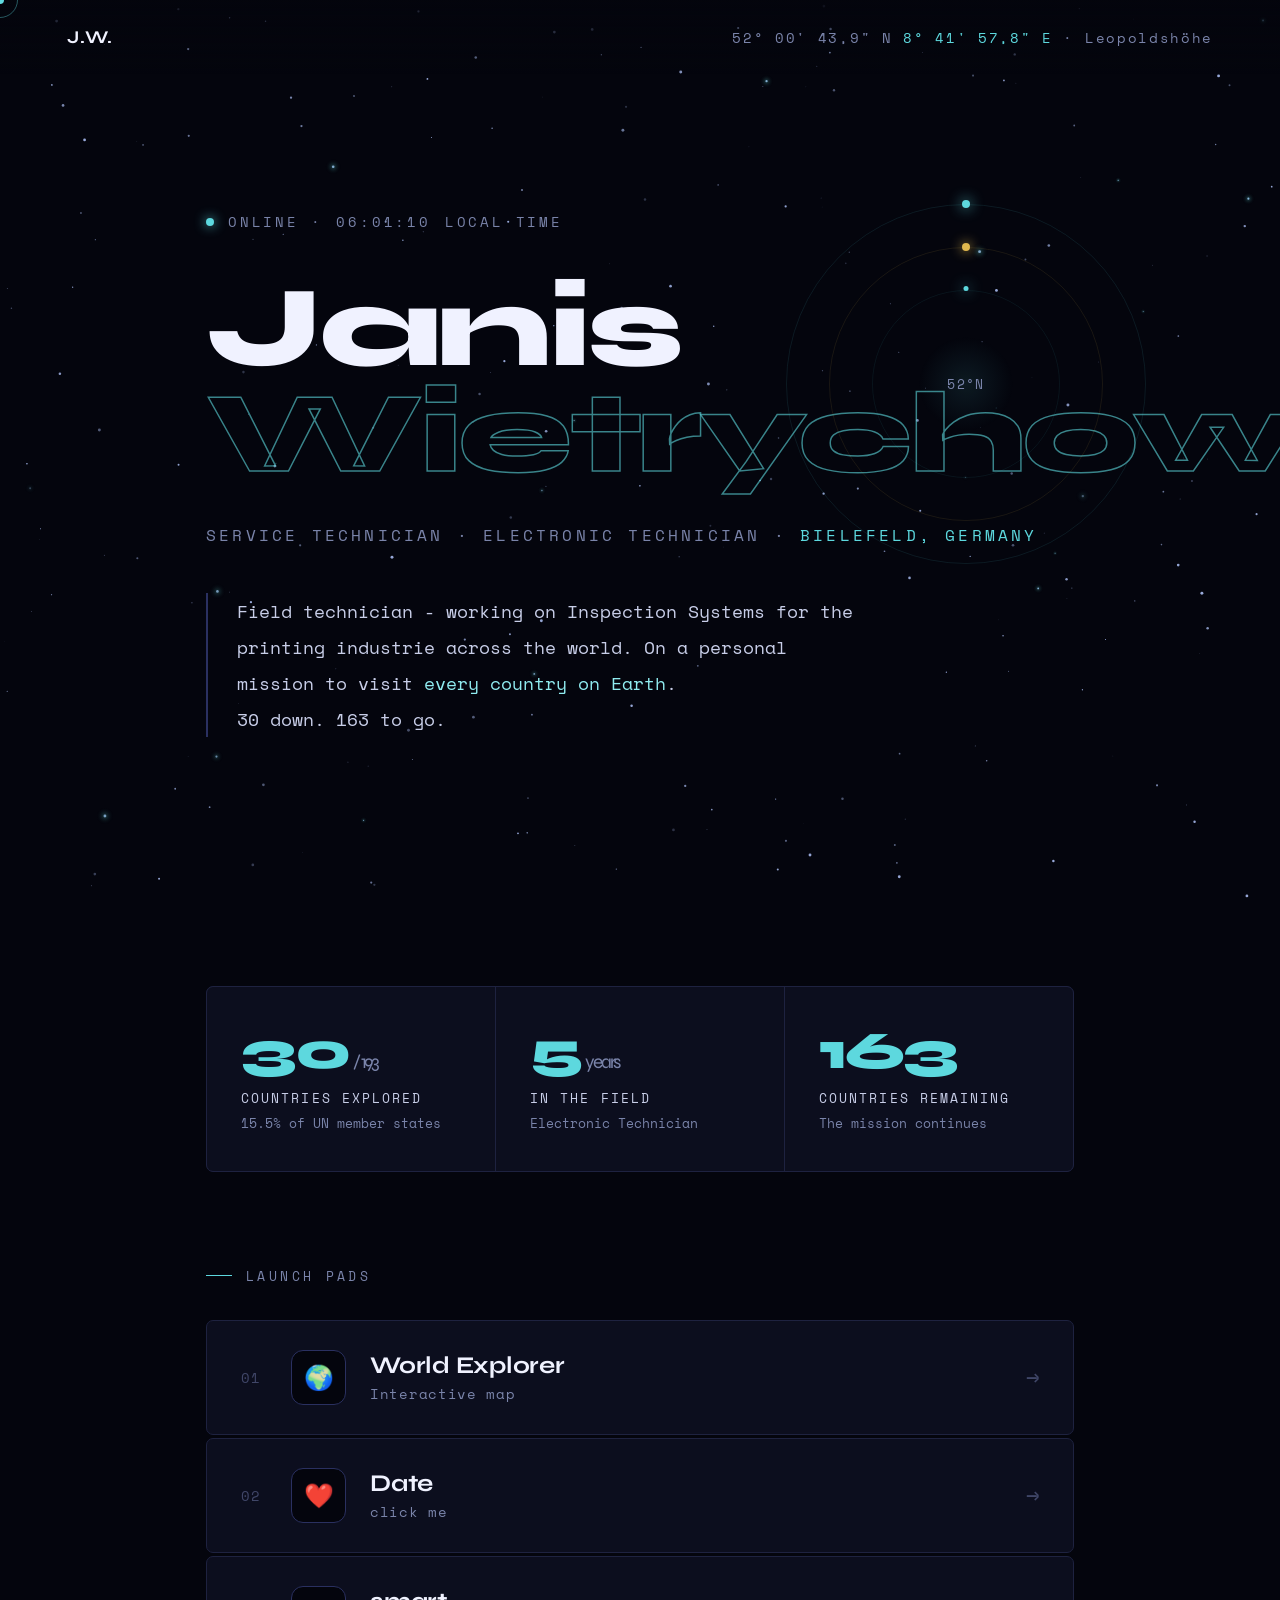
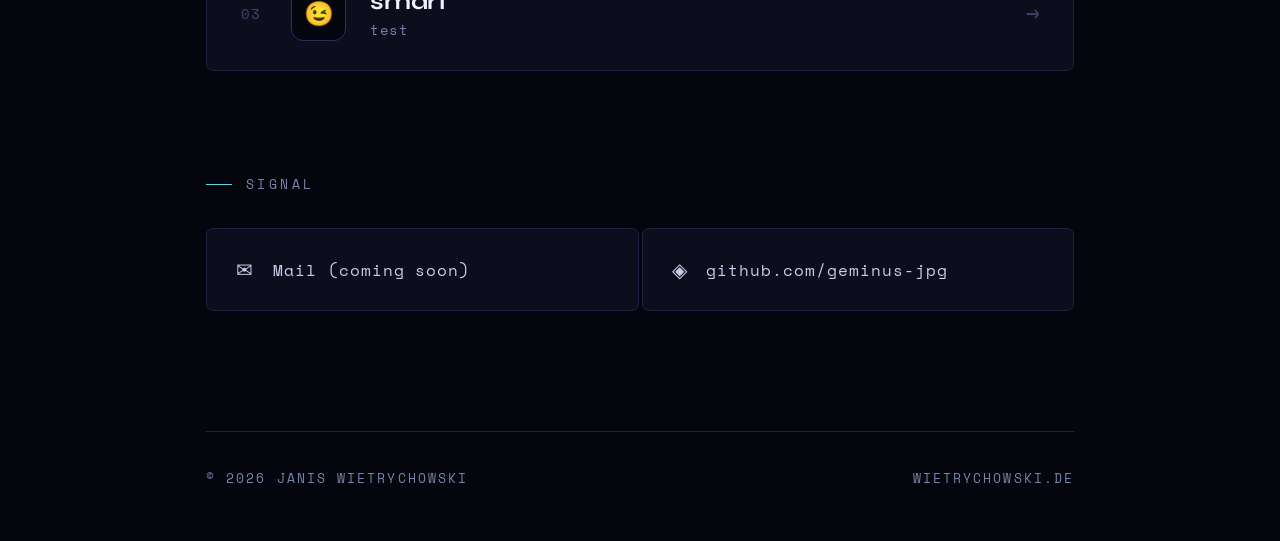
==== index.html @ ce18ab63 "Update index.html" ====
<!DOCTYPE html>
<html lang="en">
<head>
<meta charset="UTF-8">
<meta name="viewport" content="width=device-width, initial-scale=1.0">
<title>Janis Wietrychowski</title>
<link href="https://fonts.googleapis.com/css2?family=Syne:wght@400;500;600;700;800&family=Space+Mono:ital,wght@0,400;0,700;1,400&display=swap" rel="stylesheet">
<style>
*, *::before, *::after { margin: 0; padding: 0; box-sizing: border-box; }

:root {
  --bg:         #04050d;
  --surface:    #0c0e1e;
  --border:     #1e2240;
  --border2:    #2a3060;
  --cyan:       #5dd8de;
  --cyan2:      #90ecf0;
  --cyan-dim:   rgba(93,216,222,0.09);
  --gold:       #e0b84e;
  --text:       #c8cee8;      /* bright, clearly readable */
  --text-dim:   #7a84aa;      /* secondary — still visible */
  --text-muted: #404668;      /* labels only */
  --white:      #f0f2ff;
}

html { scroll-behavior: smooth; }
body {
  background: var(--bg);
  color: var(--text);
  font-family: 'Space Mono', monospace;
  min-height: 100vh;
  overflow-x: hidden;
  cursor: none;
}

/* ── STARFIELD ── */
#starfield { position:fixed;inset:0;z-index:0;pointer-events:none; }

/* ── CURSOR ── */
#cur      { position:fixed;width:8px;height:8px;background:var(--cyan);border-radius:50%;pointer-events:none;z-index:9999;transform:translate(-50%,-50%);mix-blend-mode:screen; }
#cur-ring { position:fixed;width:36px;height:36px;border:1px solid rgba(93,216,222,0.4);border-radius:50%;pointer-events:none;z-index:9998;transform:translate(-50%,-50%);transition:width .22s,height .22s,border-color .2s; }
body:has(a:hover) #cur-ring { width:55px;height:55px;border-color:rgba(93,216,222,0.75); }

/* ── SCROLL BAR ── */
#scroll-bar { position:fixed;top:0;left:0;height:2px;background:linear-gradient(90deg,var(--cyan),var(--cyan2));width:0%;z-index:999; }

/* ── LAYOUT ── */
main { position:relative;z-index:1;max-width:984px;margin:0 auto;padding:0 58px; }

/* ── NAV ── */
nav {
  position:fixed;top:0;left:0;right:0;z-index:100;
  padding:26px 67px;
  display:flex;justify-content:space-between;align-items:center;
  background:linear-gradient(180deg,rgba(4,5,13,0.95) 0%,transparent 100%);
  transition:background .3s,border-color .3s;
}
nav.scrolled { background:rgba(4,5,13,0.96);border-bottom:1px solid var(--border); }
.nav-logo {
  font-family:'Syne',sans-serif;font-size:18px;font-weight:700;
  color:var(--white);letter-spacing:0.08em;text-decoration:none;cursor:none;
  opacity:0;animation:fadeIn 1s ease .1s forwards;
}
.nav-coords {
  font-size:14px;color:var(--text-dim);letter-spacing:0.12em;
  opacity:0;animation:fadeIn 1s ease .3s forwards;
}
.nav-coords span { color:var(--cyan); }

/* ── HERO ── */
#hero {
  min-height:100vh;display:flex;flex-direction:column;
  justify-content:center;padding-top:144px;padding-bottom:96px;
}

.hero-status {
  display:flex;align-items:center;gap:14px;
  font-size:14px;letter-spacing:0.2em;text-transform:uppercase;
  color:var(--text-dim);margin-bottom:43px;
  opacity:0;animation:fadeUp .8s ease .2s forwards;
}
.status-dot {
  width:8px;height:8px;background:var(--cyan);border-radius:50%;
  box-shadow:0 0 12px var(--cyan);flex-shrink:0;
  animation:pulse-dot 2.5s ease-in-out infinite;
}
@keyframes pulse-dot {
  0%,100%{box-shadow:0 0 10px var(--cyan);opacity:1}
  50%    {box-shadow:0 0 24px var(--cyan);opacity:.7}
}

.hero-name-wrap {
  position:relative;margin-bottom:5px;
  opacity:0;animation:fadeUp .9s ease .3s forwards;
}
h1 {
  font-family:'Syne',sans-serif;
  font-size:clamp(72px,9vw,122px);
  font-weight:800;color:var(--white);
  line-height:.92;letter-spacing:-.03em;
}
h1 .last {
  display:block;color:transparent;
  -webkit-text-stroke:1.5px rgba(93,216,222,0.6);
}

.hero-role {
  font-size:16px;letter-spacing:.2em;text-transform:uppercase;
  color:var(--text-dim);margin-top:31px;margin-bottom:46px;
  opacity:0;animation:fadeUp .9s ease .45s forwards;
}
.hero-role span { color:var(--cyan); }

.hero-bio {
  font-size:18px;line-height:2;color:var(--text);
  max-width:648px;
  border-left:2px solid var(--border2);padding-left:29px;
  opacity:0;animation:fadeUp .9s ease .55s forwards;
}
.hero-bio em { color:var(--cyan2);font-style:normal; }

/* ── ORBIT DECORATION ── */
.orbit-wrap {
  position:absolute;right:-72px;top:50%;
  transform:translateY(-50%);
  width:360px;height:360px;
  pointer-events:none;
  opacity:0;animation:fadeIn 1.5s ease .8s forwards;
}
.orbit {
  position:absolute;inset:0;border-radius:50%;
  border:1px solid rgba(93,216,222,0.1);
  animation:spin linear infinite;
}
.orbit::after {
  content:'';position:absolute;
  width:8px;height:8px;background:var(--cyan);border-radius:50%;
  box-shadow:0 0 14px var(--cyan);top:-5px;left:50%;transform:translateX(-50%);
}
.orbit:nth-child(1){animation-duration:18s}
.orbit:nth-child(2){inset:43px;animation-duration:12s;animation-direction:reverse;border-color:rgba(224,184,78,.1)}
.orbit:nth-child(2)::after{background:var(--gold);box-shadow:0 0 12px var(--gold)}
.orbit:nth-child(3){inset:86px;animation-duration:8s;border-color:rgba(93,216,222,.07)}
.orbit:nth-child(3)::after{width:5px;height:5px}
.orbit-core {
  position:absolute;inset:132px;border-radius:50%;
  background:radial-gradient(circle,rgba(93,216,222,.1) 0%,transparent 70%);
  display:flex;align-items:center;justify-content:center;
  font-size:13px;color:var(--text-dim);letter-spacing:.1em;
}
@keyframes spin{from{transform:rotate(0)}to{transform:rotate(360deg)}}

/* ── STATS ── */
#stats {
  display:grid;grid-template-columns:repeat(3,1fr);gap:1px;
  background:var(--border);margin:86px 0;
  border:1px solid var(--border);border-radius:7px;overflow:hidden;
  opacity:0;animation:fadeUp .9s ease .7s forwards;
}
.stat-cell {
  background:var(--surface);padding:38px 34px;position:relative;overflow:hidden;
}
.stat-cell::after {
  content:'';position:absolute;bottom:0;left:0;right:0;height:2px;
  background:linear-gradient(90deg,transparent,var(--cyan),transparent);
  opacity:0;transition:opacity .3s;
}
.stat-cell:hover::after{opacity:1}
.stat-num {
  font-family:'Syne',sans-serif;font-size:53px;font-weight:800;
  color:var(--cyan);letter-spacing:-.04em;line-height:1;margin-bottom:10px;
}
.stat-num .unit{font-size:19px;font-weight:400;color:var(--text-dim);margin-left:3px}
.stat-label{font-size:13px;letter-spacing:.16em;text-transform:uppercase;color:var(--text);margin-bottom:5px}
.stat-sub{font-size:13px;color:var(--text-dim)}

/* ── LAUNCH PADS ── */
#launchpads {
  margin-bottom:96px;
  opacity:0;animation:fadeUp .9s ease .9s forwards;
}
.section-tag {
  display:inline-flex;align-items:center;gap:14px;
  font-size:13px;letter-spacing:.26em;text-transform:uppercase;
  color:var(--text-dim);margin-bottom:34px;
}
.section-tag::before{content:'';display:block;width:26px;height:1px;background:var(--cyan)}

.pad-grid{display:flex;flex-direction:column;gap:3px}

.pad { display:block;text-decoration:none;cursor:none; }
.pad-inner {
  display:flex;align-items:center;justify-content:space-between;
  padding:29px 34px;
  border:1px solid var(--border);border-radius:7px;
  background:var(--surface);
  transition:border-color .25s,background .25s;
  position:relative;overflow:hidden;
}
.pad-inner::before {
  content:'';position:absolute;left:0;top:0;bottom:0;width:3px;
  background:var(--cyan);transform:scaleY(0);transform-origin:bottom;
  transition:transform .3s cubic-bezier(.4,0,.2,1);
}
.pad:hover .pad-inner{border-color:rgba(93,216,222,.3);background:rgba(93,216,222,.05)}
.pad:hover .pad-inner::before{transform:scaleY(1)}

.pad-left{display:flex;align-items:center;gap:24px}
.pad-num{font-size:14px;color:var(--text-muted);letter-spacing:.1em;width:26px;flex-shrink:0;transition:color .2s}
.pad:hover .pad-num{color:var(--cyan)}
.pad-icon{
  width:55px;height:55px;border:1px solid var(--border2);border-radius:12px;
  display:flex;align-items:center;justify-content:center;font-size:24px;
  flex-shrink:0;background:var(--bg);transition:border-color .2s;
}
.pad:hover .pad-icon{border-color:rgba(93,216,222,.35)}
.pad-title{
  font-family:'Syne',sans-serif;font-size:24px;font-weight:700;
  color:var(--white);letter-spacing:-.01em;transition:color .2s;
}
.pad:hover .pad-title{color:var(--cyan2)}
.pad-desc{font-size:14px;color:var(--text-dim);margin-top:3px;letter-spacing:.05em}
.pad-arrow{font-size:22px;color:var(--text-muted);transition:color .2s,transform .25s;flex-shrink:0}
.pad:hover .pad-arrow{color:var(--cyan);transform:translateX(8px)}
.pad-disabled{opacity:.35;pointer-events:none}

/* ── SIGNAL ── */
#signal {
  margin-bottom:120px;
  opacity:0;animation:fadeUp .9s ease 1.1s forwards;
}
.signal-grid{display:grid;grid-template-columns:1fr 1fr;gap:3px}
.signal-item {
  display:flex;align-items:center;gap:19px;
  padding:26px 29px;
  border:1px solid var(--border);border-radius:7px;
  background:var(--surface);
  text-decoration:none;color:var(--text);
  font-size:16px;letter-spacing:.06em;
  transition:border-color .2s,color .2s,background .2s;cursor:none;
}
.signal-item:hover{border-color:rgba(93,216,222,.3);color:var(--cyan2);background:rgba(93,216,222,.05)}
.signal-icon{font-size:20px;flex-shrink:0}

/* ── FOOTER ── */
footer {
  border-top:1px solid var(--border);padding:36px 0 53px;
  display:flex;justify-content:space-between;align-items:center;
  font-size:13px;letter-spacing:.16em;text-transform:uppercase;
  color:var(--text-dim);position:relative;z-index:1;
}

/* ── ANIMATIONS ── */
@keyframes fadeUp{from{opacity:0;transform:translateY(19px)}to{opacity:1;transform:translateY(0)}}
@keyframes fadeIn{from{opacity:0}to{opacity:1}}

/* ── DEEP SPACE MODE (post-warp) ── */
body.deep-space { --cyan:#e0b84e; --cyan2:#f5d070; --bg:#06040e; }
body.deep-space #cur      { background:var(--gold); }
body.deep-space #cur-ring { border-color:rgba(224,184,78,.4); }
body.deep-space #scroll-bar { background:linear-gradient(90deg,#e0b84e,#f5d070); }
body.deep-space .status-dot { background:var(--gold);box-shadow:0 0 10px var(--gold); }
body.deep-space .orbit:nth-child(1)::after { background:var(--gold); box-shadow:0 0 16px var(--gold); }
body.deep-space h1 { text-shadow:0 0 80px rgba(224,184,78,.18); }
body.deep-space h1 .last { -webkit-text-stroke:1.5px rgba(224,184,78,.55); }

/* Warp badge */
#warp-badge {
  position:fixed;bottom:28px;right:28px;z-index:9000;
  display:none;
  background:rgba(10,8,18,.9);
  border:1px solid rgba(224,184,78,.35);
  border-radius:20px;
  padding:7px 16px;
  font-family:'Space Mono',monospace;
  font-size:11px;
  color:#e0b84e;
  letter-spacing:.14em;
  text-transform:uppercase;
  backdrop-filter:blur(8px);
  animation:badgeFade .6s ease forwards;
  pointer-events:none;
}
@keyframes badgeFade { from{opacity:0;transform:translateY(8px)} to{opacity:1;transform:translateY(0)} }

/* Warp overlay canvas */
#warp-overlay {
  position:fixed;inset:0;z-index:8000;
  pointer-events:none;
  opacity:0;
}

/* Flash */
#warp-flash {
  position:fixed;inset:0;z-index:8500;
  background:#fff;
  opacity:0;
  pointer-events:none;
  transition:opacity .08s;
}

/* Konami hint (subtle key press indicator) */
#konami-hint {
  position:fixed;bottom:28px;left:50%;transform:translateX(-50%);
  z-index:7000;pointer-events:none;
  display:flex;gap:5px;opacity:0;
  transition:opacity .3s;
}
#konami-hint.show { opacity:1; }
.k-key {
  width:22px;height:22px;
  border:1px solid rgba(255,255,255,.15);
  border-radius:4px;
  background:rgba(255,255,255,.05);
  display:flex;align-items:center;justify-content:center;
  font-size:9px;color:rgba(255,255,255,.3);
  transition:background .15s,border-color .15s,color .15s;
}
.k-key.lit { background:rgba(93,216,222,.2);border-color:var(--cyan);color:var(--cyan); }


@media(max-width:816px){
  main{padding:0 29px}
  nav{padding:22px 34px}
  .orbit-wrap{display:none}
  #stats{grid-template-columns:1fr}
  .signal-grid{grid-template-columns:1fr}
}
</style>
</head>
<body>

<canvas id="warp-overlay"></canvas>
<div id="warp-flash"></div>
<div id="warp-badge">⚡ DEEP SPACE MODE</div>
<div id="konami-hint">
  <div class="k-key" id="kk0">↑</div>
  <div class="k-key" id="kk1">↑</div>
  <div class="k-key" id="kk2">↓</div>
  <div class="k-key" id="kk3">↓</div>
  <div class="k-key" id="kk4">←</div>
  <div class="k-key" id="kk5">→</div>
  <div class="k-key" id="kk6">←</div>
  <div class="k-key" id="kk7">→</div>
  <div class="k-key" id="kk8">B</div>
  <div class="k-key" id="kk9">A</div>
</div>

<canvas id="starfield"></canvas>
<div id="cur"></div>
<div id="cur-ring"></div>
<div id="scroll-bar"></div>

<nav id="nav">
  <a href="/" class="nav-logo">J.W.</a>
  <span class="nav-coords">52° 00' 43,9" N <span> 8° 41' 57,8" E</span> · Leopoldshöhe</span>
</nav>

<main>

  <!-- HERO -->
  <section id="hero">
    <div class="hero-status">
      <span class="status-dot"></span>
      Online · <span class="live-time" id="clock">--:--:--</span> local time
    </div>

    <div style="position:relative">
      <div class="hero-name-wrap">
        <h1>
          Janis
          <span class="last">Wietrychowski</span>
        </h1>
      </div>

      <!-- Orbital decoration -->
      <div class="orbit-wrap">
        <div class="orbit"></div>
        <div class="orbit"></div>
        <div class="orbit"></div>
        <div class="orbit-core">52°N</div>
      </div>
    </div>

    <p class="hero-role">
      Service Technician · Electronic Technician ·
      <span>Bielefeld, Germany</span>
    </p>

    <p class="hero-bio">
      Field technician - working on Inspection Systems for the printing industrie
      across the world. On a personal mission to visit
      <em>every country on Earth</em>.<br>
      30 down. 163 to go.
    </p>
  </section>

  <!-- STATS -->
  <div id="stats">
    <div class="stat-cell">
      <div class="stat-num">30<span class="unit">/ 193</span></div>
      <div class="stat-label">Countries explored</div>
      <div class="stat-sub">15.5% of UN member states</div>
    </div>
    <div class="stat-cell">
      <div class="stat-num">5<span class="unit">years</span></div>
      <div class="stat-label">In the field</div>
      <div class="stat-sub">Electronic Technician</div>
    </div>
    <div class="stat-cell">
      <div class="stat-num">163</div>
      <div class="stat-label">Countries remaining</div>
      <div class="stat-sub">The mission continues</div>
    </div>
  </div>

  <!-- LAUNCH PADS -->
  <section id="launchpads">
    <p class="section-tag">Launch pads</p>
    <div class="pad-grid">

      <a href="/tracker" class="pad">
        <div class="pad-inner">
          <div class="pad-left">
            <span class="pad-num">01</span>
            <div class="pad-icon">🌍</div>
            <div class="pad-info">
              <div class="pad-title">World Explorer</div>
              <div class="pad-desc">Interactive map</div>
            </div>
          </div>
          <span class="pad-arrow">→</span>
        </div>
      </a> 
      
      <a href="/date" class="pad">
        <div class="pad-inner">
          <div class="pad-left">
            <span class="pad-num">02</span>
            <div class="pad-icon">❤️</div>
            <div class="pad-info">
              <div class="pad-title">Date</div>
              <div class="pad-desc">click me</div>
            </div>
          </div>
          <span class="pad-arrow">→</span>
        </div>
      </a>

      <a href="/smart" class="pad">
        <div class="pad-inner">
          <div class="pad-left">
            <span class="pad-num">03</span>
            <div class="pad-icon">😉</div>
            <div class="pad-info">
              <div class="pad-title">smart</div>
              <div class="pad-desc">test</div>
            </div>
          </div>
          <span class="pad-arrow">→</span>
        </div>
      </a>

    </div>
  </section>

  <!-- SIGNAL -->
  <section id="signal">
    <p class="section-tag">Signal</p>
    <div class="signal-grid">
      <a href="mailto:janis@wietrychowski.de" class="signal-item">
        <span class="signal-icon">✉</span>
        Mail (coming soon)
      </a>
      <a href="https://github.com/geminus-jpg" target="_blank" rel="noopener" class="signal-item">
        <span class="signal-icon">◈</span>
        github.com/geminus-jpg
      </a>
    </div>
  </section>

  <footer>
    <span>© <span id="yr"></span> Janis Wietrychowski</span>
    <span>wietrychowski.de</span>
  </footer>
  
</main>

<script>
// ── STARFIELD ─────────────────────────────────────────────────────────────
const canvas=document.getElementById('starfield');
const ctx=canvas.getContext('2d');
let W,H,stars=[],meteors=[];

function resize(){ W=canvas.width=window.innerWidth; H=canvas.height=window.innerHeight; }

function mkStar(){ return { x:Math.random()*W, y:Math.random()*H, r:Math.random()*1.3+0.2, speed:Math.random()*.004+.001, phase:Math.random()*Math.PI*2, glow:Math.random()<.08 }; }

function initStars(){ stars=Array.from({length:240},mkStar); }

function mkMeteor(){ return { x:Math.random()*W*1.2, y:Math.random()*H*.35, vx:-5-Math.random()*4, vy:2+Math.random()*2, life:1, len:120+Math.random()*80 }; }

let lastMeteor=0;
function draw(t){
  ctx.clearRect(0,0,W,H);
  stars.forEach(s=>{
    const a=.25+.75*Math.abs(Math.sin(t*s.speed+s.phase));
    ctx.beginPath();
    ctx.arc(s.x,s.y,s.r,0,Math.PI*2);
    ctx.fillStyle=`rgba(180,200,255,${a*.85})`;
    ctx.fill();
    if(s.glow){
      const g=ctx.createRadialGradient(s.x,s.y,0,s.x,s.y,s.r*6);
      g.addColorStop(0,`rgba(93,216,222,${a*.3})`);
      g.addColorStop(1,'transparent');
      ctx.beginPath(); ctx.arc(s.x,s.y,s.r*6,0,Math.PI*2);
      ctx.fillStyle=g; ctx.fill();
    }
  });
  if(t-lastMeteor>5000+Math.random()*6000){ meteors.push(mkMeteor()); lastMeteor=t; }
  meteors=meteors.filter(m=>m.life>0);
  meteors.forEach(m=>{
    const g=ctx.createLinearGradient(m.x,m.y,m.x-m.vx*(m.len/5),m.y-m.vy*(m.len/5));
    g.addColorStop(0,`rgba(93,216,222,${m.life*.9})`);
    g.addColorStop(1,'transparent');
    ctx.beginPath(); ctx.moveTo(m.x,m.y);
    ctx.lineTo(m.x-m.vx*(m.len/5),m.y-m.vy*(m.len/5));
    ctx.strokeStyle=g; ctx.lineWidth=1.5; ctx.stroke();
    m.x+=m.vx; m.y+=m.vy; m.life-=.018;
  });
}
window.addEventListener('resize',()=>{ resize(); initStars(); });
resize(); initStars();
requestAnimationFrame(function loop(t){ draw(t); requestAnimationFrame(loop); });

// ── CURSOR ────────────────────────────────────────────────────────────────
const cur=document.getElementById('cur');
const ring=document.getElementById('cur-ring');
let mx=0,my=0,rx=0,ry=0;
document.addEventListener('mousemove',e=>{ mx=e.clientX; my=e.clientY; cur.style.left=mx+'px'; cur.style.top=my+'px'; });
(function loop(){ rx+=(mx-rx)*.14; ry+=(my-ry)*.14; ring.style.left=rx+'px'; ring.style.top=ry+'px'; requestAnimationFrame(loop); })();
document.addEventListener('mouseleave',()=>{ cur.style.opacity='0'; ring.style.opacity='0'; });
document.addEventListener('mouseenter',()=>{ cur.style.opacity='1'; ring.style.opacity='1'; });

// ── SCROLL ────────────────────────────────────────────────────────────────
const bar=document.getElementById('scroll-bar');
const nav=document.getElementById('nav');
window.addEventListener('scroll',()=>{
  bar.style.width=Math.min(scrollY/(document.body.scrollHeight-innerHeight)*100,100)+'%';
  nav.classList.toggle('scrolled',scrollY>60);
},{passive:true});

// ── CLOCK ─────────────────────────────────────────────────────────────────
const clk=document.getElementById('clock');
function tick(){ const n=new Date(),p=v=>String(v).padStart(2,'0'); clk.textContent=p(n.getHours())+':'+p(n.getMinutes())+':'+p(n.getSeconds()); }
tick(); setInterval(tick,1000);

// ── PARALLAX ──────────────────────────────────────────────────────────────
const orb=document.querySelector('.orbit-wrap');
window.addEventListener('scroll',()=>{ if(orb) orb.style.transform=`translateY(calc(-50% + ${scrollY*.18}px))`; },{passive:true});

// ── YEAR ──────────────────────────────────────────────────────────────────
document.getElementById('yr').textContent=new Date().getFullYear();

// ── KONAMI CODE + WARP EFFECT ─────────────────────────────────────────────
const KONAMI   = ['ArrowUp','ArrowUp','ArrowDown','ArrowDown','ArrowLeft','ArrowRight','ArrowLeft','ArrowRight','KeyB','KeyA'];
const kHint    = document.getElementById('konami-hint');
const kKeys    = Array.from({length:10},(_,i)=>document.getElementById('kk'+i));
const warpCvs  = document.getElementById('warp-overlay');
const warpCtx  = warpCvs.getContext('2d');
const flash    = document.getElementById('warp-flash');
const badge    = document.getElementById('warp-badge');
let kProgress  = 0, kTimer = null, warpActive = false;

document.addEventListener('keydown', e => {
  if(warpActive) return;

  if(e.code === KONAMI[kProgress]){
    // Light up the key indicator
    kHint.classList.add('show');
    kKeys[kProgress].classList.add('lit');
    kProgress++;

    clearTimeout(kTimer);
    kTimer = setTimeout(() => {
      // Reset on timeout
      kKeys.forEach(k=>k.classList.remove('lit'));
      kHint.classList.remove('show');
      kProgress = 0;
    }, 3000);

    if(kProgress === KONAMI.length){
      clearTimeout(kTimer);
      setTimeout(()=>{ kHint.classList.remove('show'); kKeys.forEach(k=>k.classList.remove('lit')); }, 400);
      launchWarp();
    }
  } else {
    kProgress = 0;
    kKeys.forEach(k=>k.classList.remove('lit'));
    kHint.classList.remove('show');
    clearTimeout(kTimer);
    // Check if this key starts a new sequence
    if(e.code === KONAMI[0]){ kProgress=1; kHint.classList.add('show'); kKeys[0].classList.add('lit'); }
  }
});

function launchWarp(){
  warpActive = true;
  warpCvs.width  = window.innerWidth;
  warpCvs.height = window.innerHeight;
  warpCvs.style.opacity = '1';

  const cx = warpCvs.width  / 2;
  const cy = warpCvs.height / 2;

  // Build warp stars — each one is a point that streaks outward
  const warpStars = Array.from({length:500}, ()=>{
    const angle = Math.random() * Math.PI * 2;
    const dist  = 10 + Math.random() * Math.max(cx, cy) * 0.3;
    return {
      x: cx + Math.cos(angle) * dist,
      y: cy + Math.sin(angle) * dist,
      angle,
      speed: 0.5 + Math.random() * 2.5,
      r: Math.random() * 1.5 + 0.3,
      hue: Math.random() < 0.7 ? '180,220,255' : '255,220,140'
    };
  });

  let startT   = null;
  const PHASE1 = 2200;  // warp streaks build up
  const PHASE2 = 2800;  // flash moment
  const PHASE3 = 3400;  // fade out + transform

  function animWarp(t){
    if(!startT) startT = t;
    const elapsed = t - startT;
    const prog    = Math.min(elapsed / PHASE1, 1); // 0→1 during phase 1
    const eased   = prog < .5 ? 2*prog*prog : 1-((-2*prog+2)**2)/2;

    warpCtx.clearRect(0,0,warpCvs.width,warpCvs.height);

    // Deep space background that builds up
    warpCtx.fillStyle = `rgba(4,4,16,${eased * 0.85})`;
    warpCtx.fillRect(0,0,warpCvs.width,warpCvs.height);

    warpStars.forEach(s=>{
      const stretch = 2 + eased * 80 * s.speed;  // stars become long streaks
      const curDist = (10 + Math.random()*5) + eased * 600 * s.speed;

      const x1 = cx + Math.cos(s.angle) * (curDist - stretch);
      const y1 = cy + Math.sin(s.angle) * (curDist - stretch);
      const x2 = cx + Math.cos(s.angle) * curDist;
      const y2 = cy + Math.sin(s.angle) * curDist;

      const alpha = Math.min(eased * 1.8, 1);
      const g = warpCtx.createLinearGradient(x1,y1,x2,y2);
      g.addColorStop(0,'transparent');
      g.addColorStop(1,`rgba(${s.hue},${alpha})`);

      warpCtx.beginPath();
      warpCtx.moveTo(x1,y1);
      warpCtx.lineTo(x2,y2);
      warpCtx.strokeStyle = g;
      warpCtx.lineWidth   = s.r * (1 + eased * 1.5);
      warpCtx.stroke();
    });

    // Central glow that builds
    const glowR = eased * 300;
    const glow = warpCtx.createRadialGradient(cx,cy,0,cx,cy,glowR);
    glow.addColorStop(0,`rgba(255,255,255,${eased * 0.15})`);
    glow.addColorStop(0.3,`rgba(93,216,222,${eased * 0.08})`);
    glow.addColorStop(1,'transparent');
    warpCtx.fillStyle = glow;
    warpCtx.fillRect(0,0,warpCvs.width,warpCvs.height);

    if(elapsed < PHASE2){
      requestAnimationFrame(animWarp);
    } else if(elapsed < PHASE2 + 120){
      // FLASH
      flash.style.opacity = String(Math.min((elapsed-PHASE2)/80, 1));
      requestAnimationFrame(animWarp);
    } else if(elapsed < PHASE3){
      // Fade out flash, apply transform
      flash.style.opacity = String(Math.max(1 - (elapsed-PHASE2-120)/280, 0));
      if(elapsed > PHASE2 + 140 && !document.body.classList.contains('deep-space')){
        document.body.classList.add('deep-space');
        // Recolour glow stars to gold
      }
      warpCtx.clearRect(0,0,warpCvs.width,warpCvs.height);
      requestAnimationFrame(animWarp);
    } else {
      // All done
      flash.style.opacity = '0';
      warpCvs.style.opacity = '0';
      badge.style.display = 'block';

      // Turbo-charge the starfield after warp
      stars.forEach(s=>{ s.speed *= 2.5; s.glow = Math.random()<.25; });
    }
  }

  requestAnimationFrame(animWarp);
}

</script>
</body>
</html>
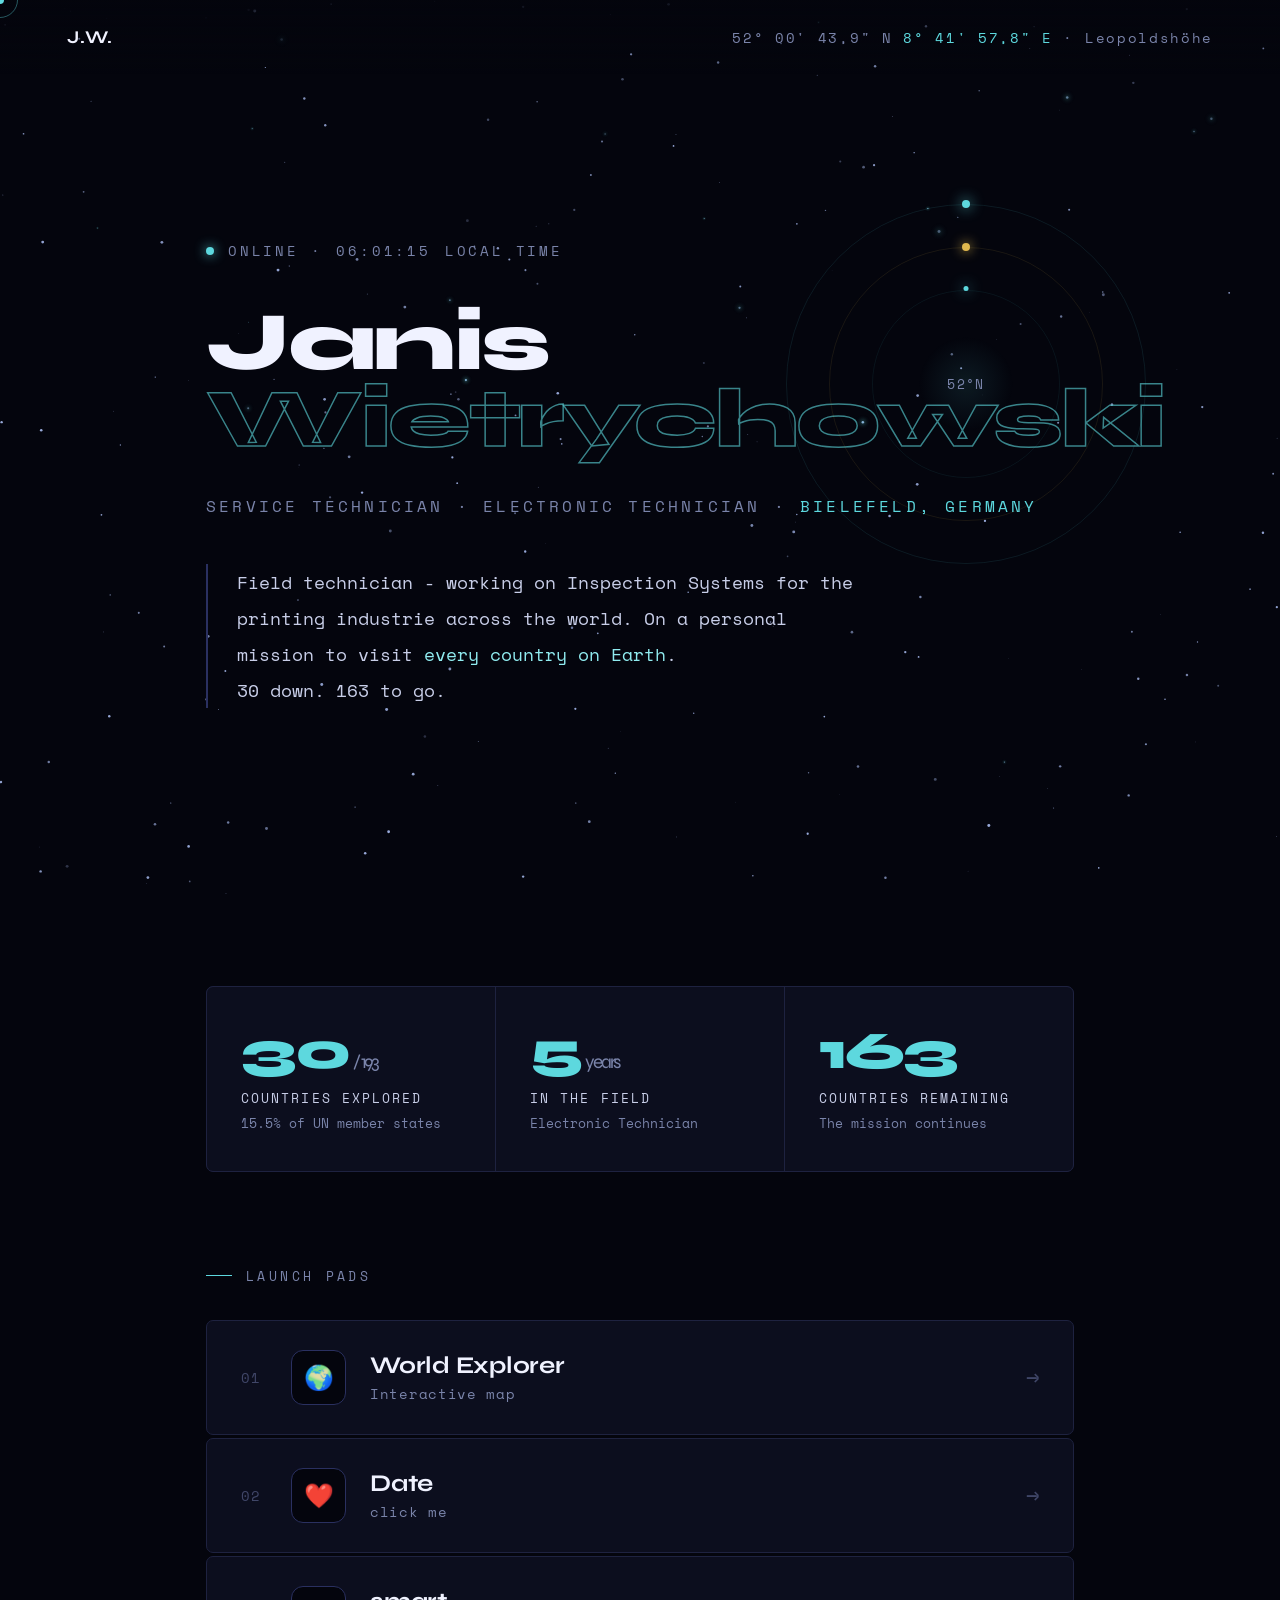
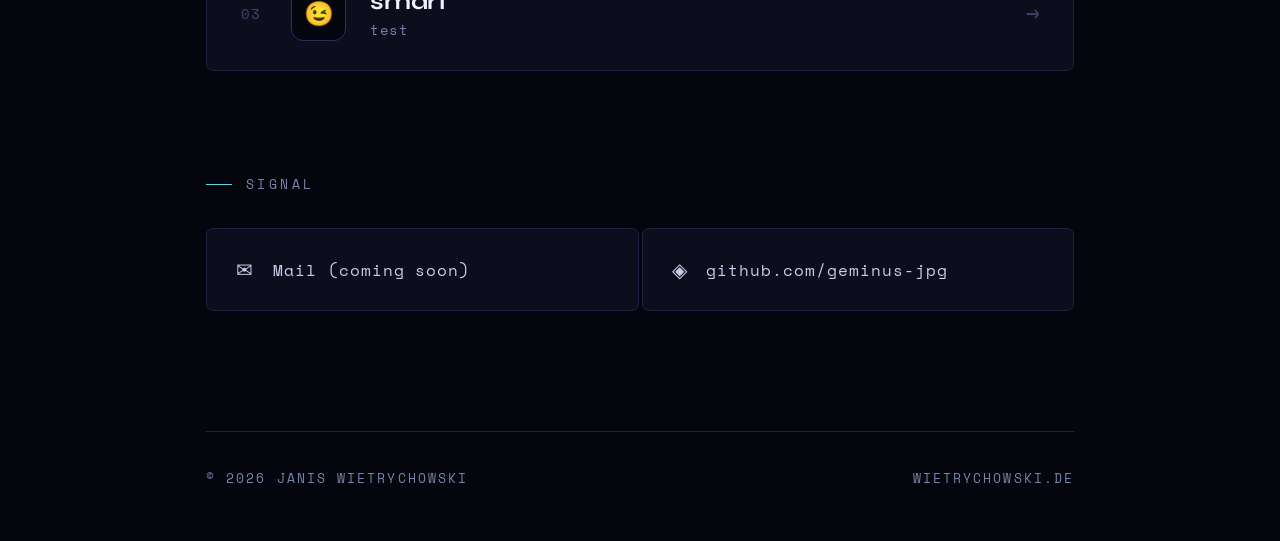
==== commit 2bef995c: "Update index.html" ====
--- a/index.html
+++ b/index.html
@@ -95,7 +95,7 @@
 }
 h1 {
   font-family:'Syne',sans-serif;
-  font-size:clamp(72px,9vw,122px);
+  font-size:clamp(54px,6.5vw,96px);
   font-weight:800;color:var(--white);
   line-height:.92;letter-spacing:-.03em;
 }
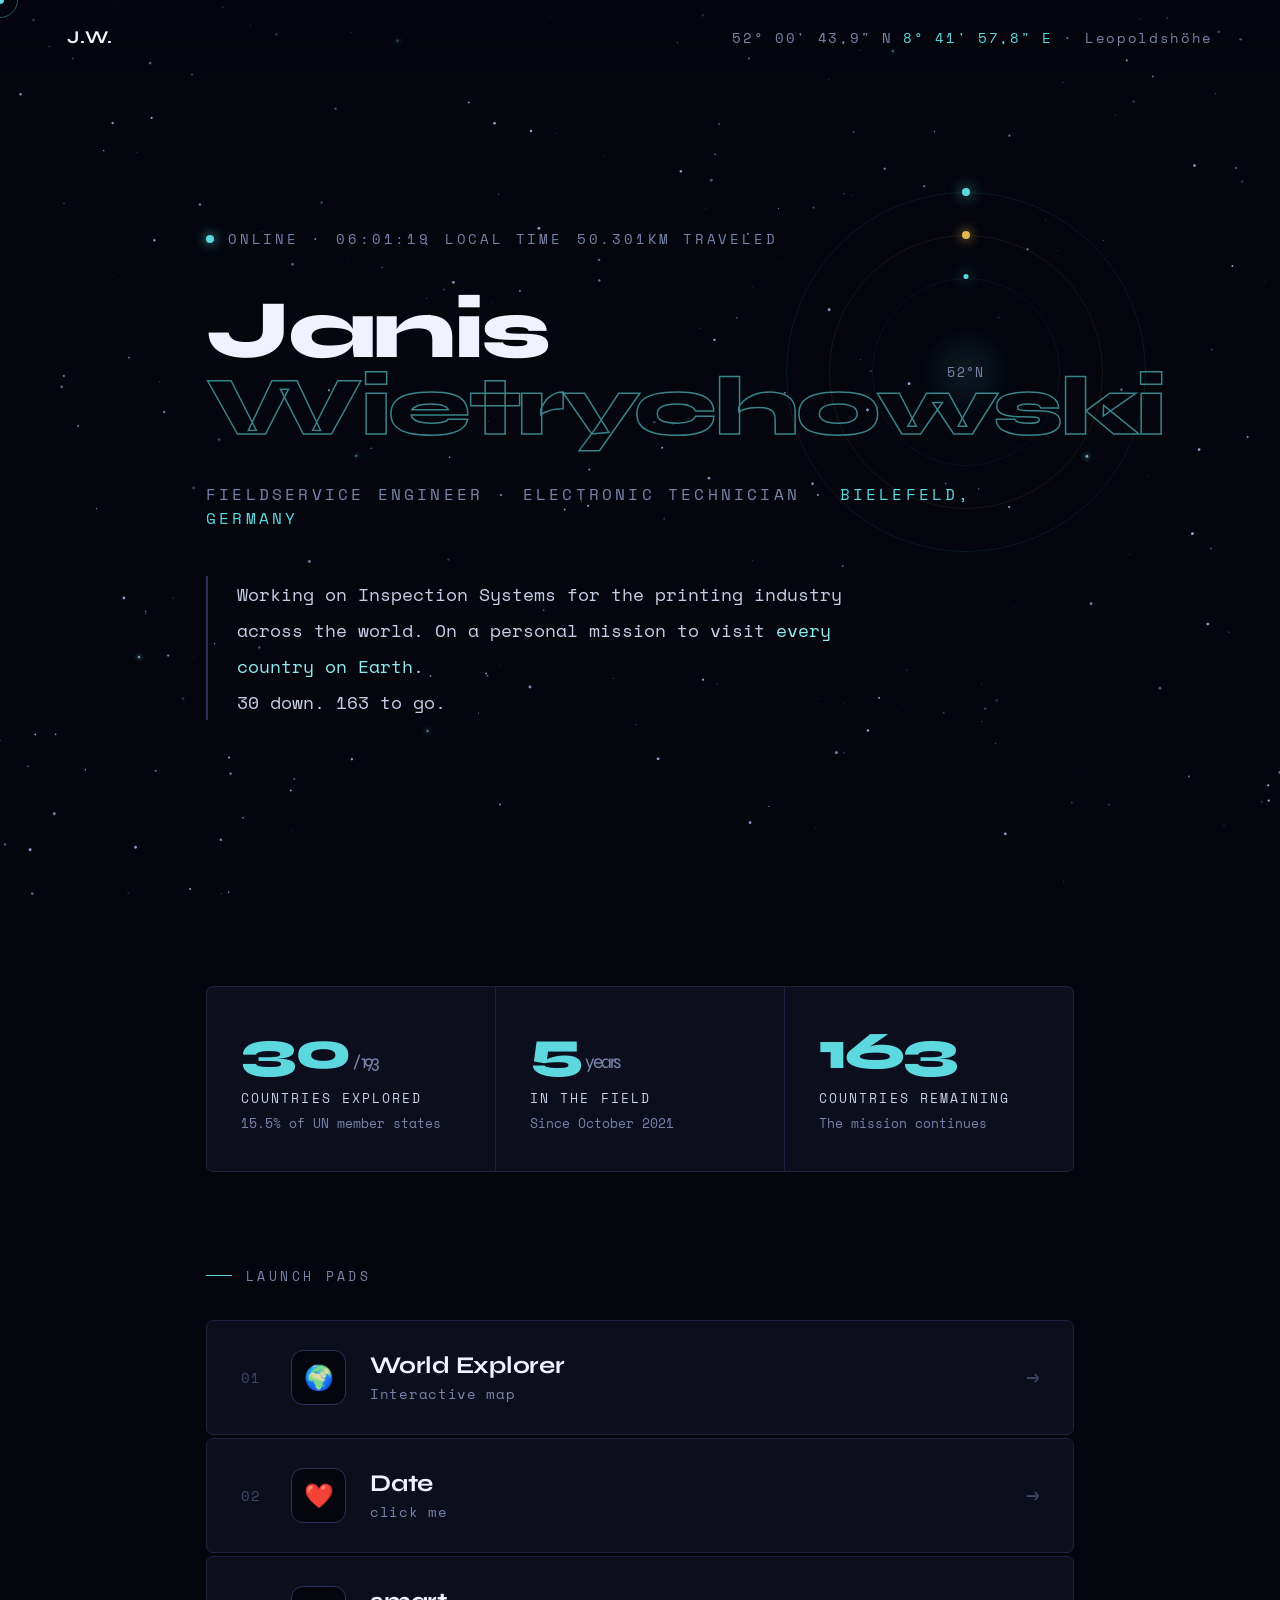
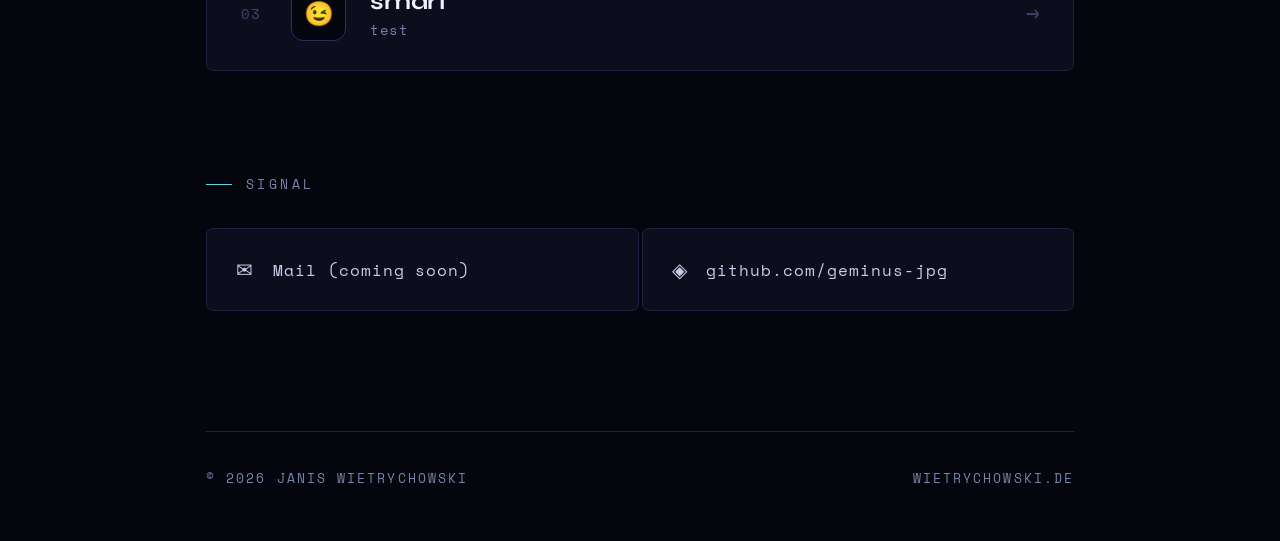
==== commit 4daf65a1: "Update index.html" ====
--- a/index.html
+++ b/index.html
@@ -363,6 +363,7 @@
     <div class="hero-status">
       <span class="status-dot"></span>
       Online · <span class="live-time" id="clock">--:--:--</span> local time
+      <span>50.301km traveled</span>
     </div>
 
     <div style="position:relative">
@@ -383,12 +384,12 @@
     </div>
 
     <p class="hero-role">
-      Service Technician · Electronic Technician ·
+      Fieldservice Engineer · Electronic Technician · 
       <span>Bielefeld, Germany</span>
     </p>
 
     <p class="hero-bio">
-      Field technician - working on Inspection Systems for the printing industrie
+      Working on Inspection Systems for the printing industry
       across the world. On a personal mission to visit
       <em>every country on Earth</em>.<br>
       30 down. 163 to go.
@@ -405,7 +406,7 @@
     <div class="stat-cell">
       <div class="stat-num">5<span class="unit">years</span></div>
       <div class="stat-label">In the field</div>
-      <div class="stat-sub">Electronic Technician</div>
+      <div class="stat-sub">Since October 2021</div>
     </div>
     <div class="stat-cell">
       <div class="stat-num">163</div>
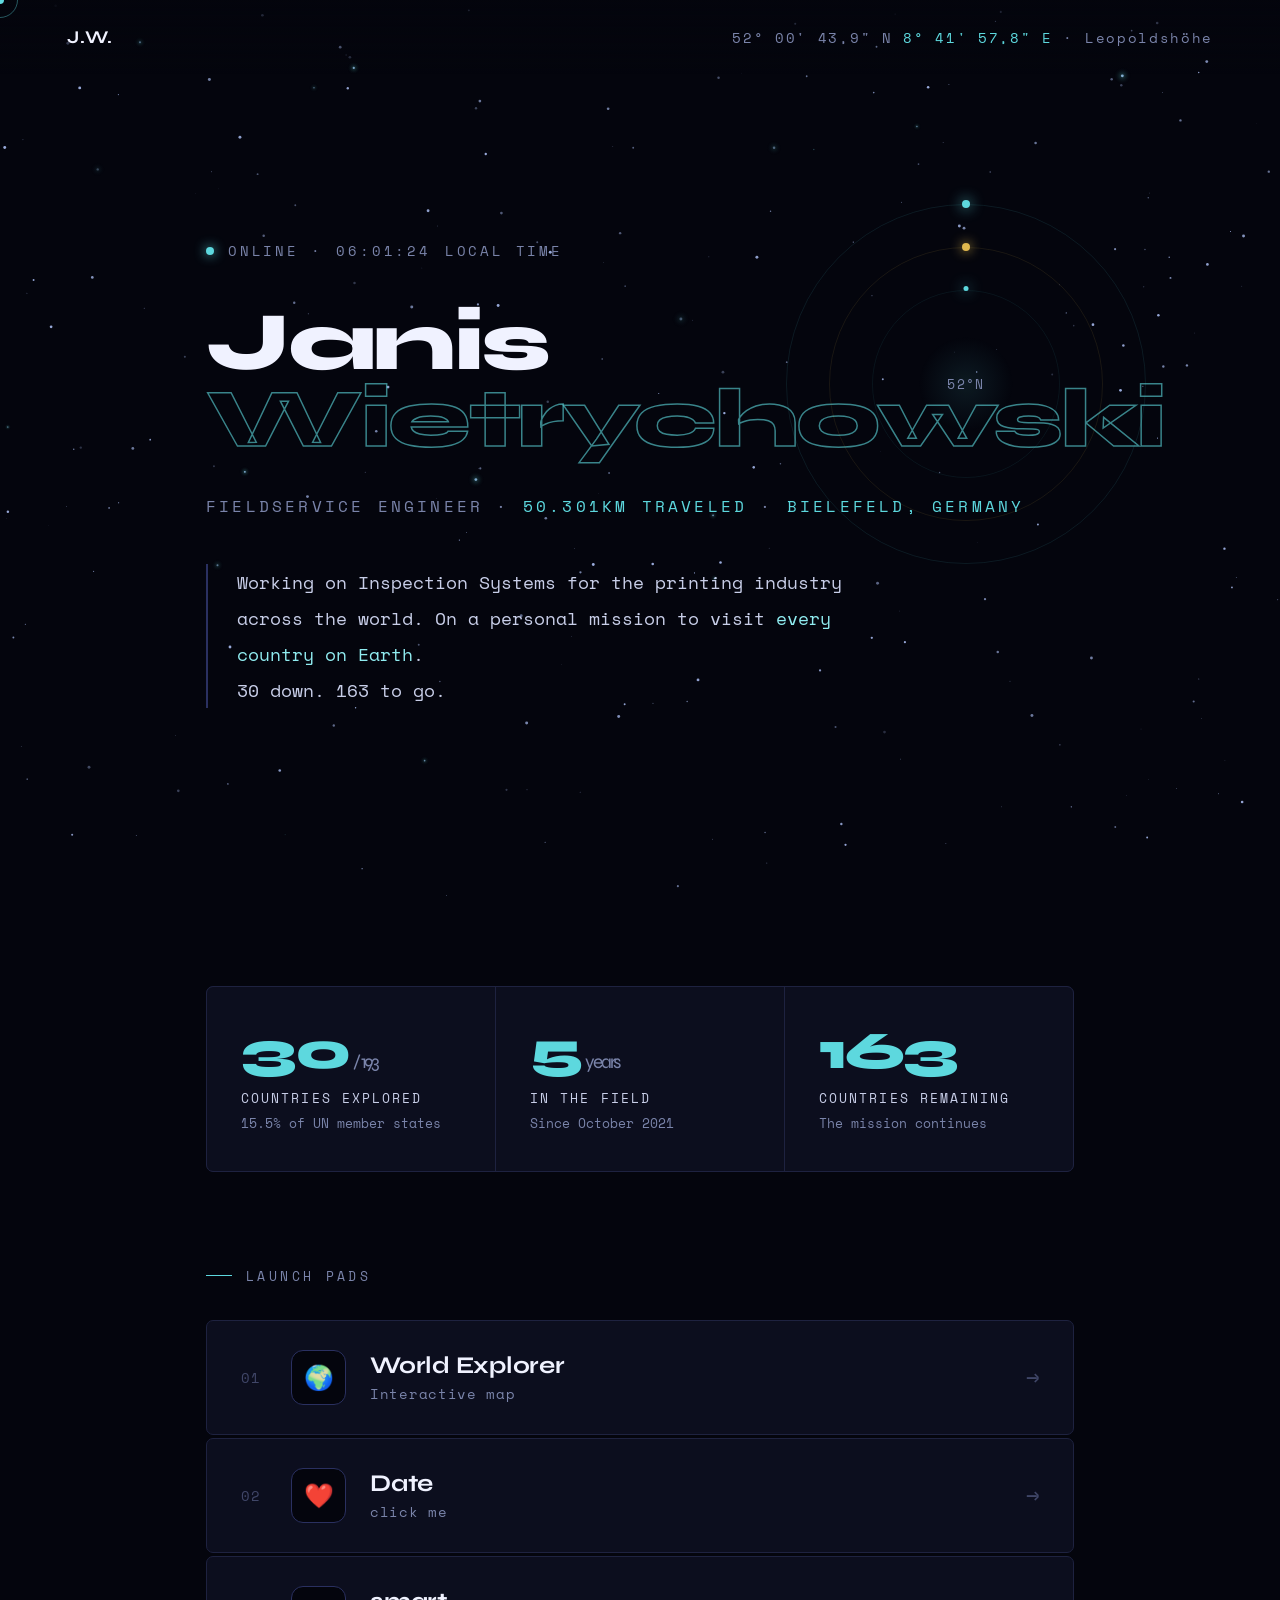
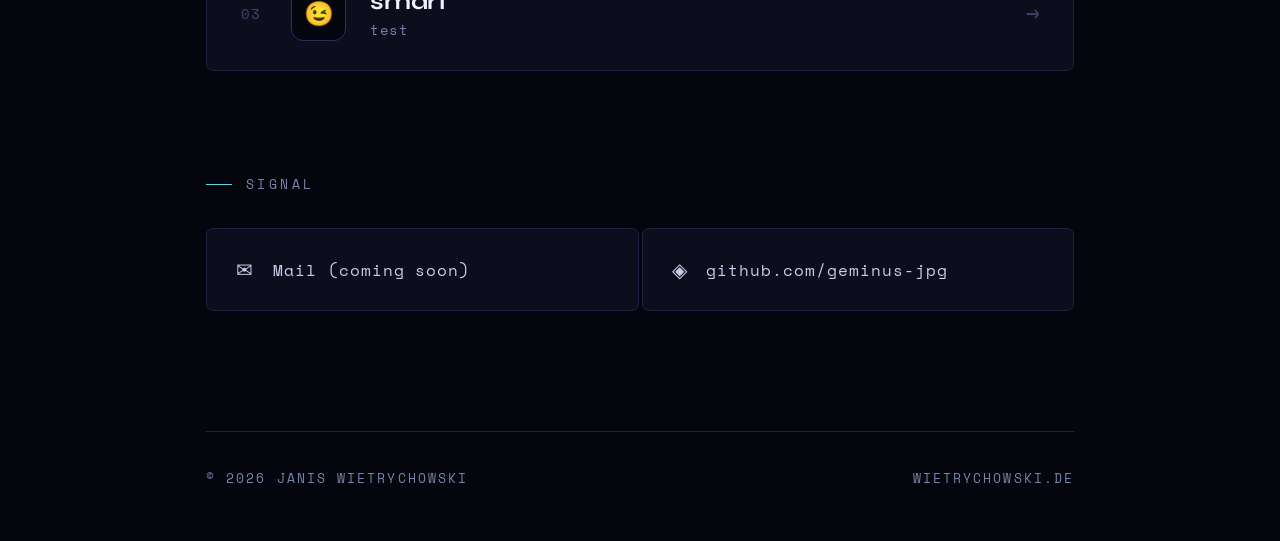
==== commit c095143b: "Update index.html" ====
--- a/index.html
+++ b/index.html
@@ -363,7 +363,7 @@
     <div class="hero-status">
       <span class="status-dot"></span>
       Online · <span class="live-time" id="clock">--:--:--</span> local time
-      <span>50.301km traveled</span>
+      
     </div>
 
     <div style="position:relative">
@@ -384,7 +384,9 @@
     </div>
 
     <p class="hero-role">
-      Fieldservice Engineer · Electronic Technician · 
+      Fieldservice Engineer · 
+      <span>50.301km traveled</span> 
+       · 
       <span>Bielefeld, Germany</span>
     </p>
 
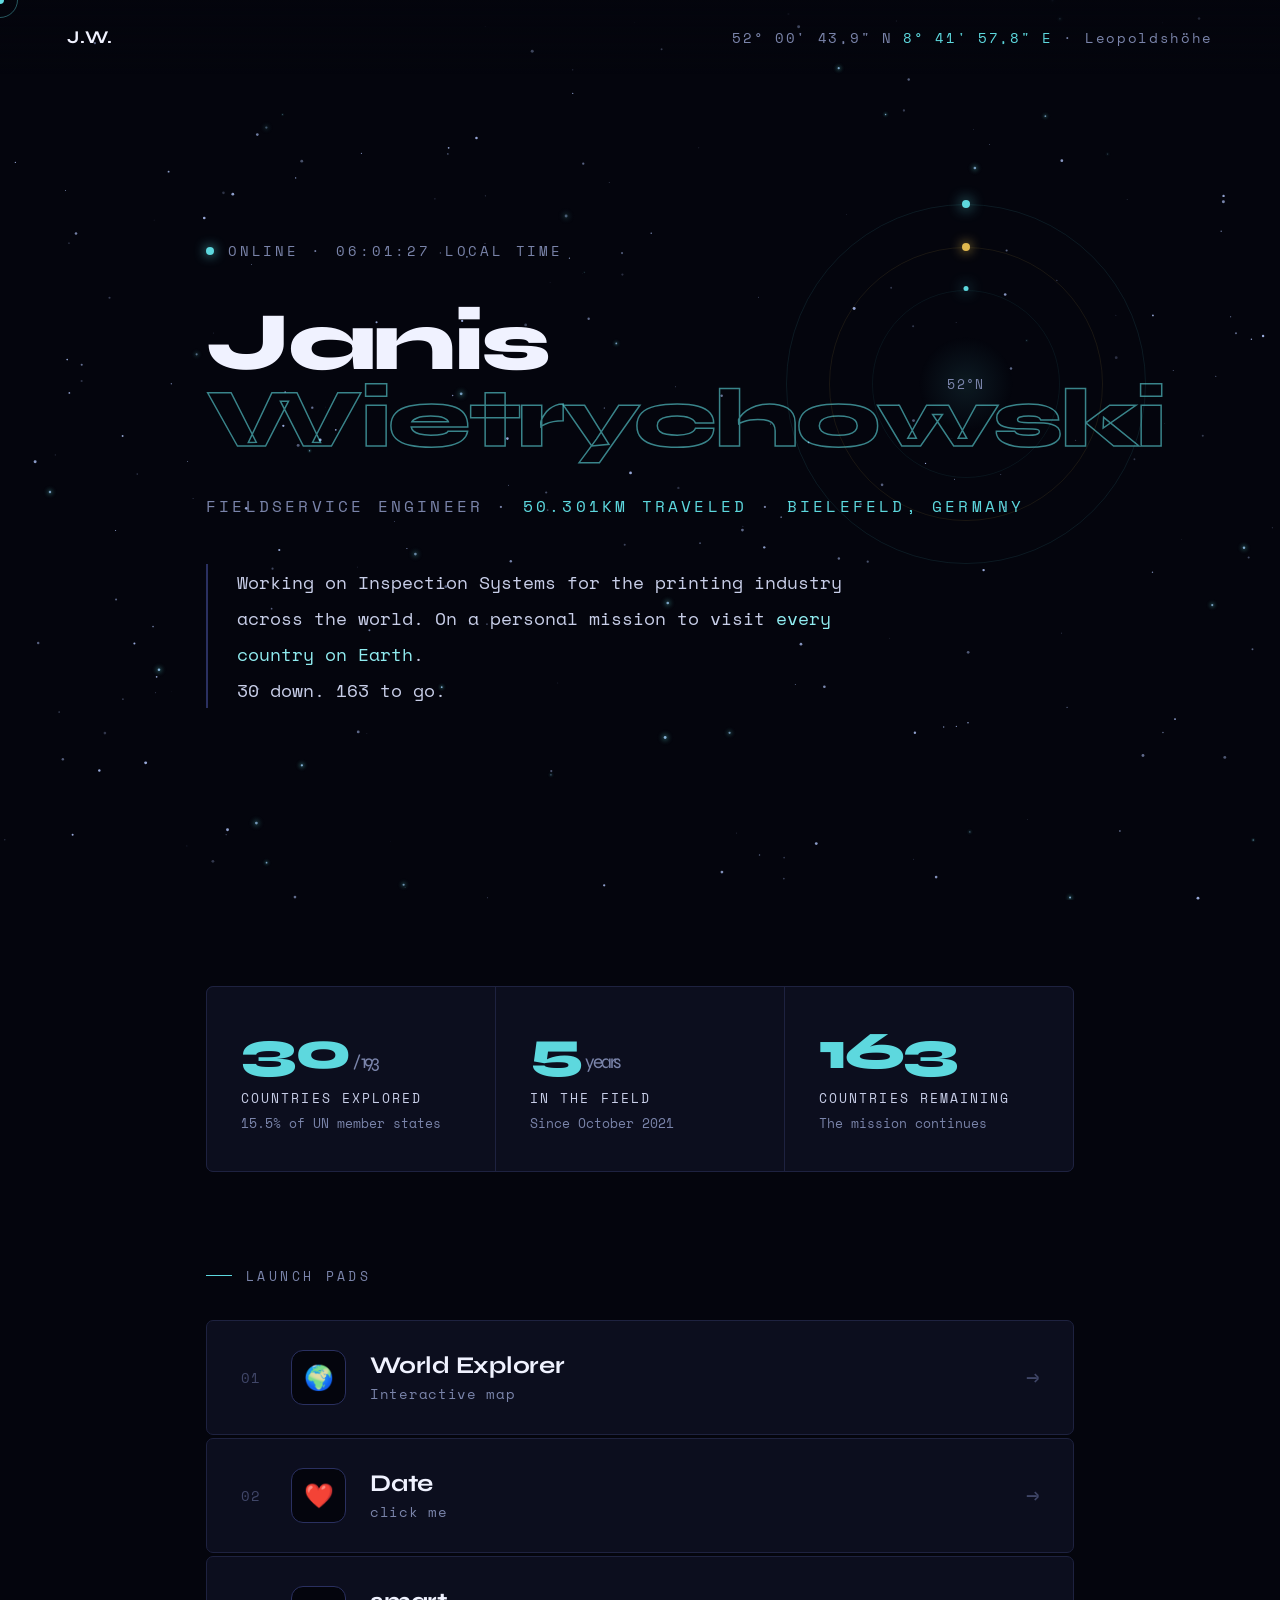
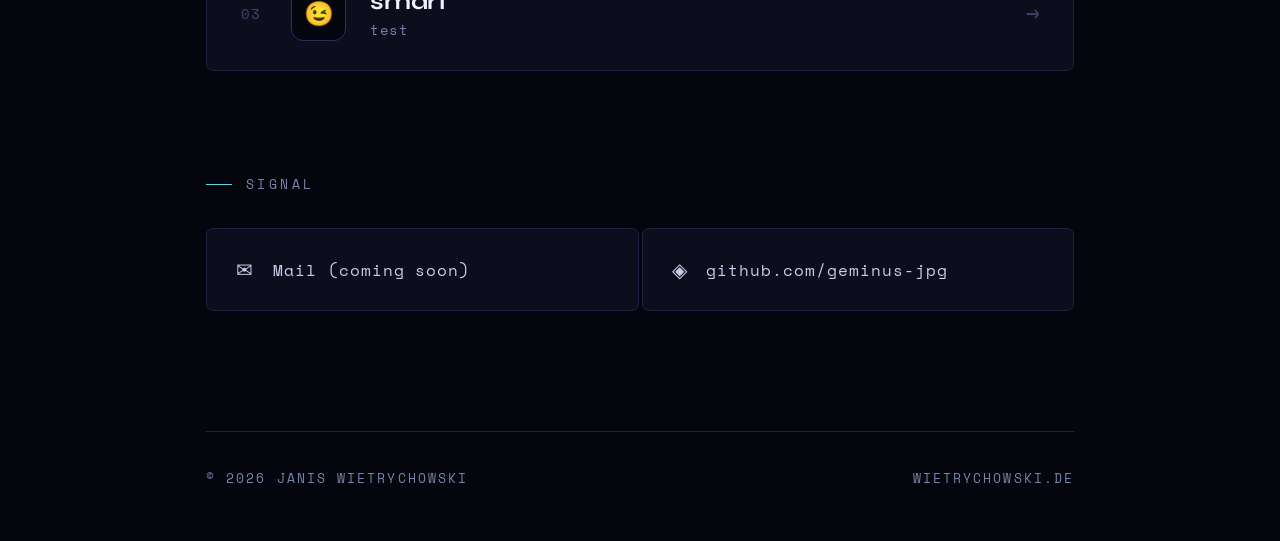
==== commit 32a97089: "Update index.html" ====
--- a/index.html
+++ b/index.html
@@ -1,6 +1,7 @@
 <!DOCTYPE html>
 <html lang="en">
 <head>
+  <link rel="icon" type="image/svg+xml" href="/favicon.svg">
 <meta charset="UTF-8">
 <meta name="viewport" content="width=device-width, initial-scale=1.0">
 <title>Janis Wietrychowski</title>
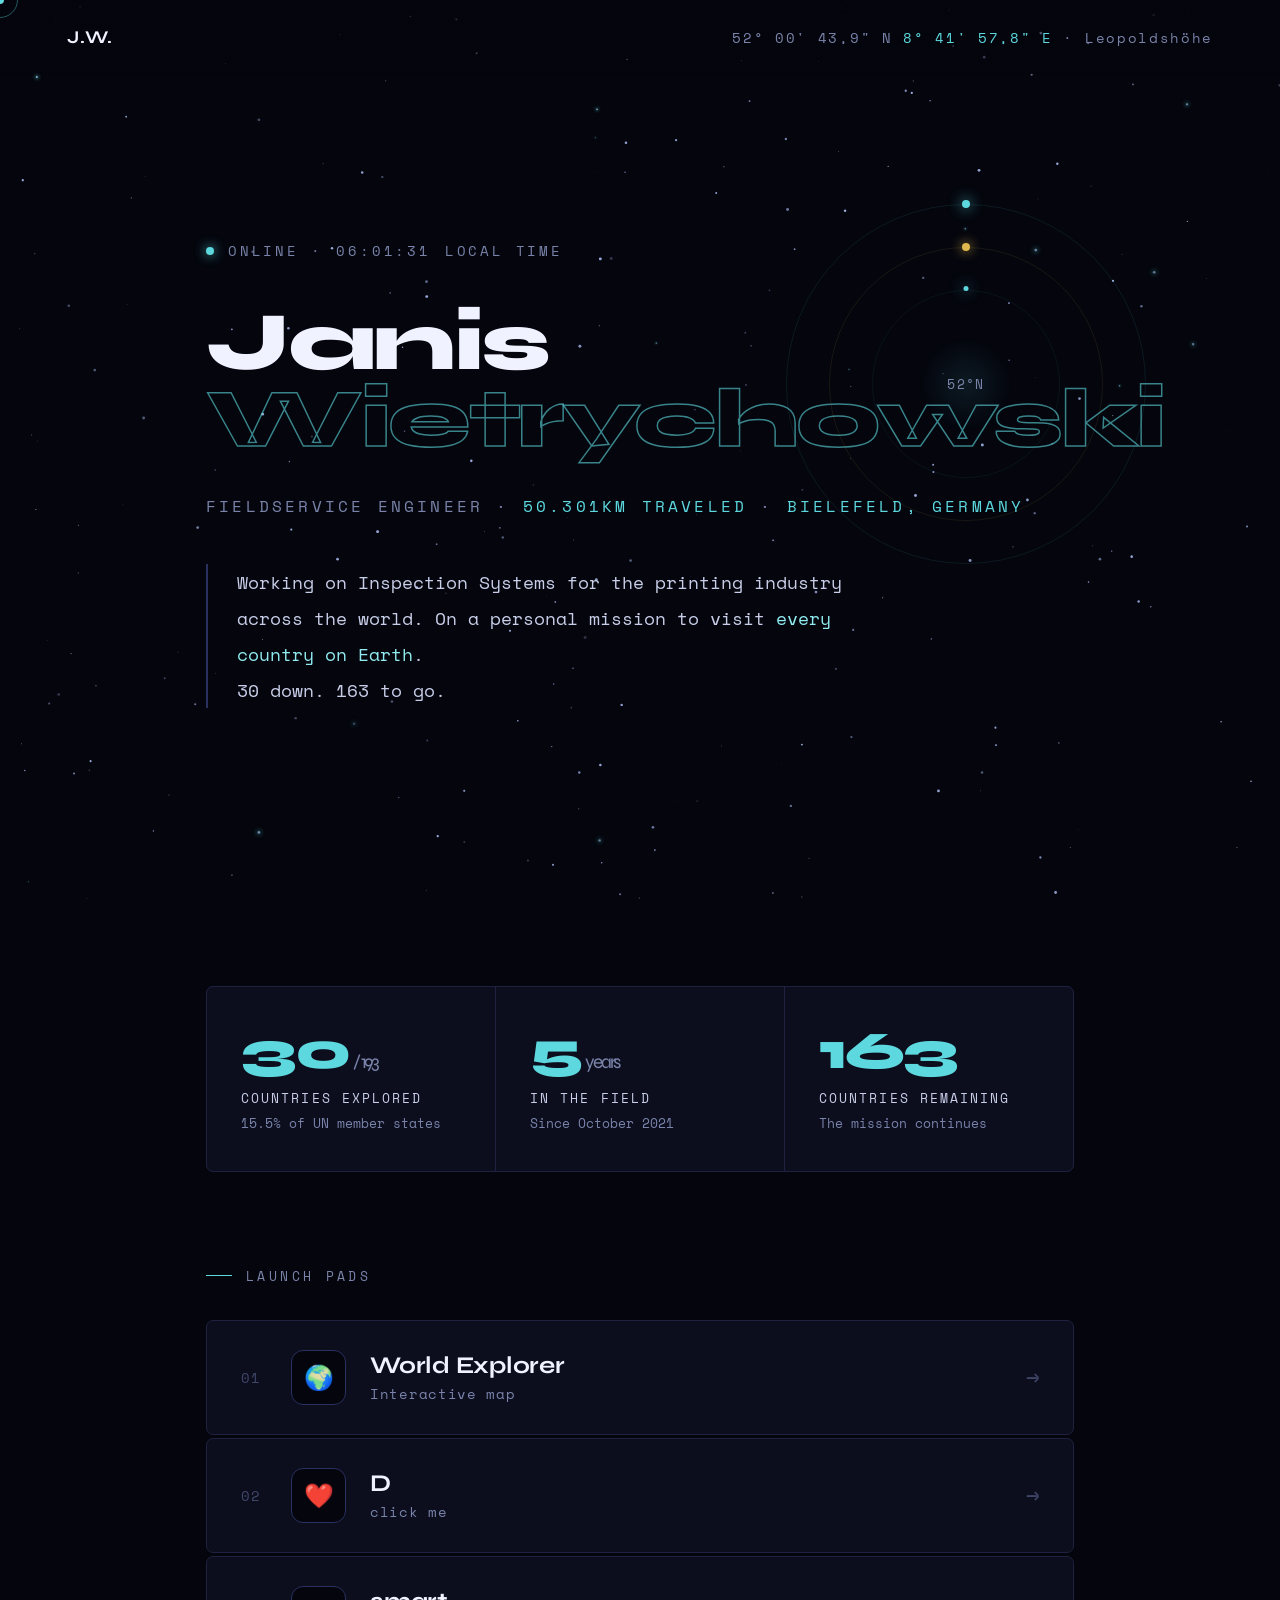
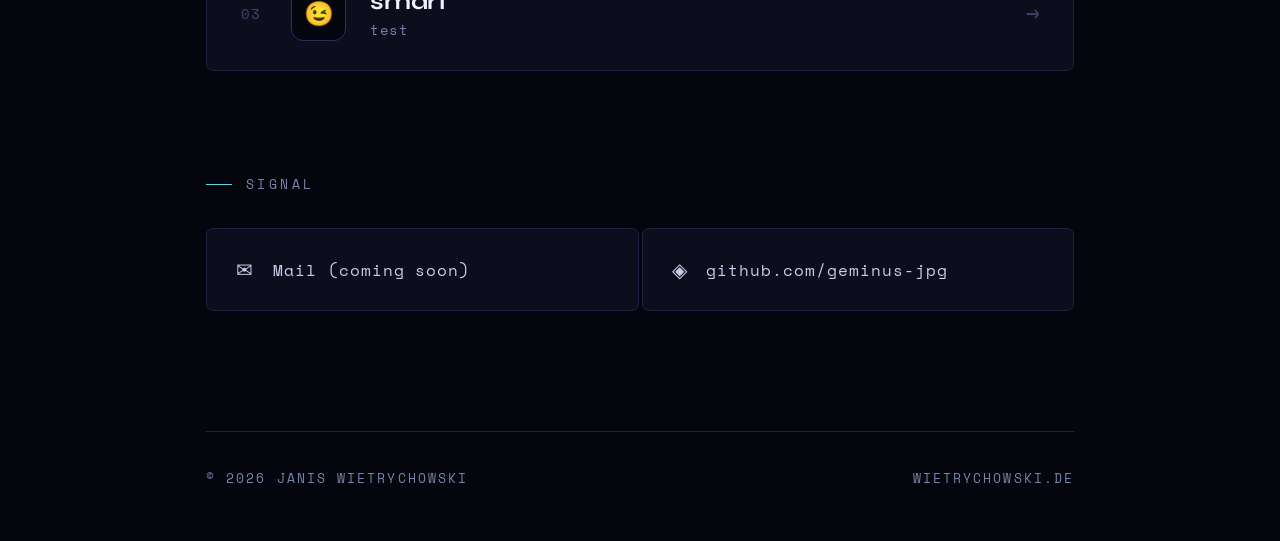
==== commit 248e9f1f: "Update index.html" ====
--- a/index.html
+++ b/index.html
@@ -437,13 +437,13 @@
         </div>
       </a> 
       
-      <a href="/date" class="pad">
+      <a href="/d" class="pad">
         <div class="pad-inner">
           <div class="pad-left">
             <span class="pad-num">02</span>
             <div class="pad-icon">❤️</div>
             <div class="pad-info">
-              <div class="pad-title">Date</div>
+              <div class="pad-title">D</div>
               <div class="pad-desc">click me</div>
             </div>
           </div>
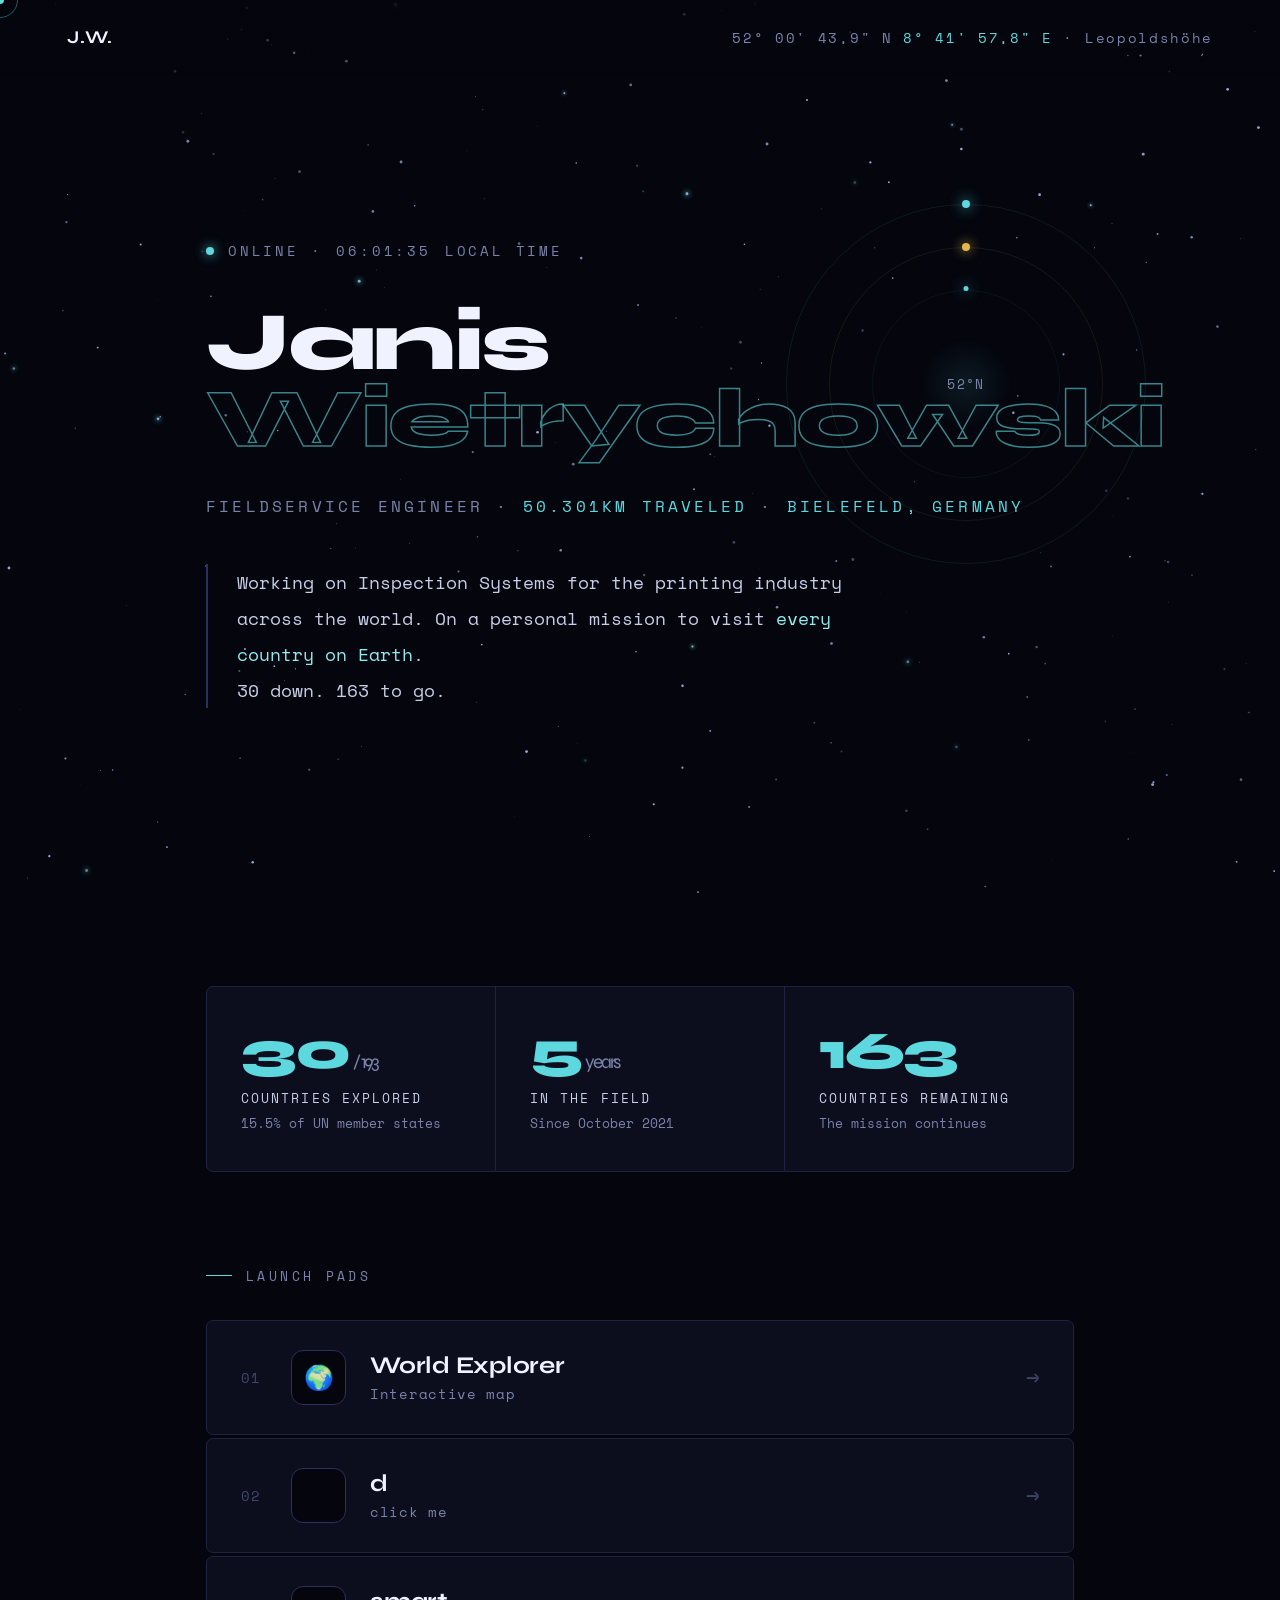
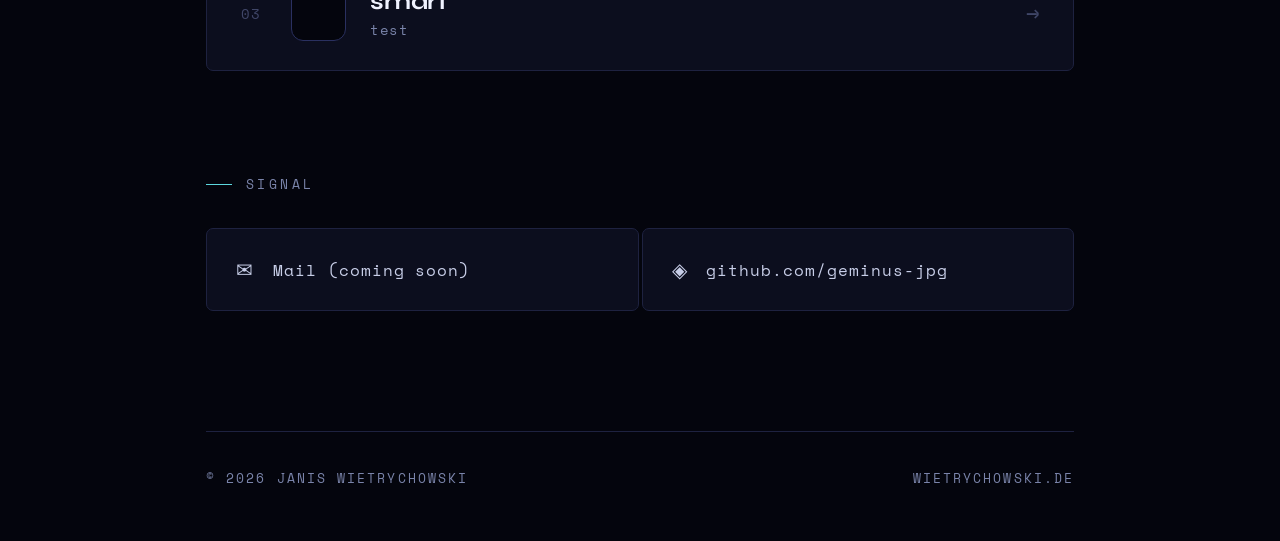
==== commit 0d4afbe6: "Update index.html" ====
--- a/index.html
+++ b/index.html
@@ -441,9 +441,9 @@
         <div class="pad-inner">
           <div class="pad-left">
             <span class="pad-num">02</span>
-            <div class="pad-icon">❤️</div>
+            <div class="pad-icon"></div>
             <div class="pad-info">
-              <div class="pad-title">D</div>
+              <div class="pad-title">d</div>
               <div class="pad-desc">click me</div>
             </div>
           </div>
@@ -451,11 +451,11 @@
         </div>
       </a>
 
-      <a href="/smart" class="pad">
+      <a href="/smar" class="pad">
         <div class="pad-inner">
           <div class="pad-left">
             <span class="pad-num">03</span>
-            <div class="pad-icon">😉</div>
+            <div class="pad-icon"></div>
             <div class="pad-info">
               <div class="pad-title">smart</div>
               <div class="pad-desc">test</div>
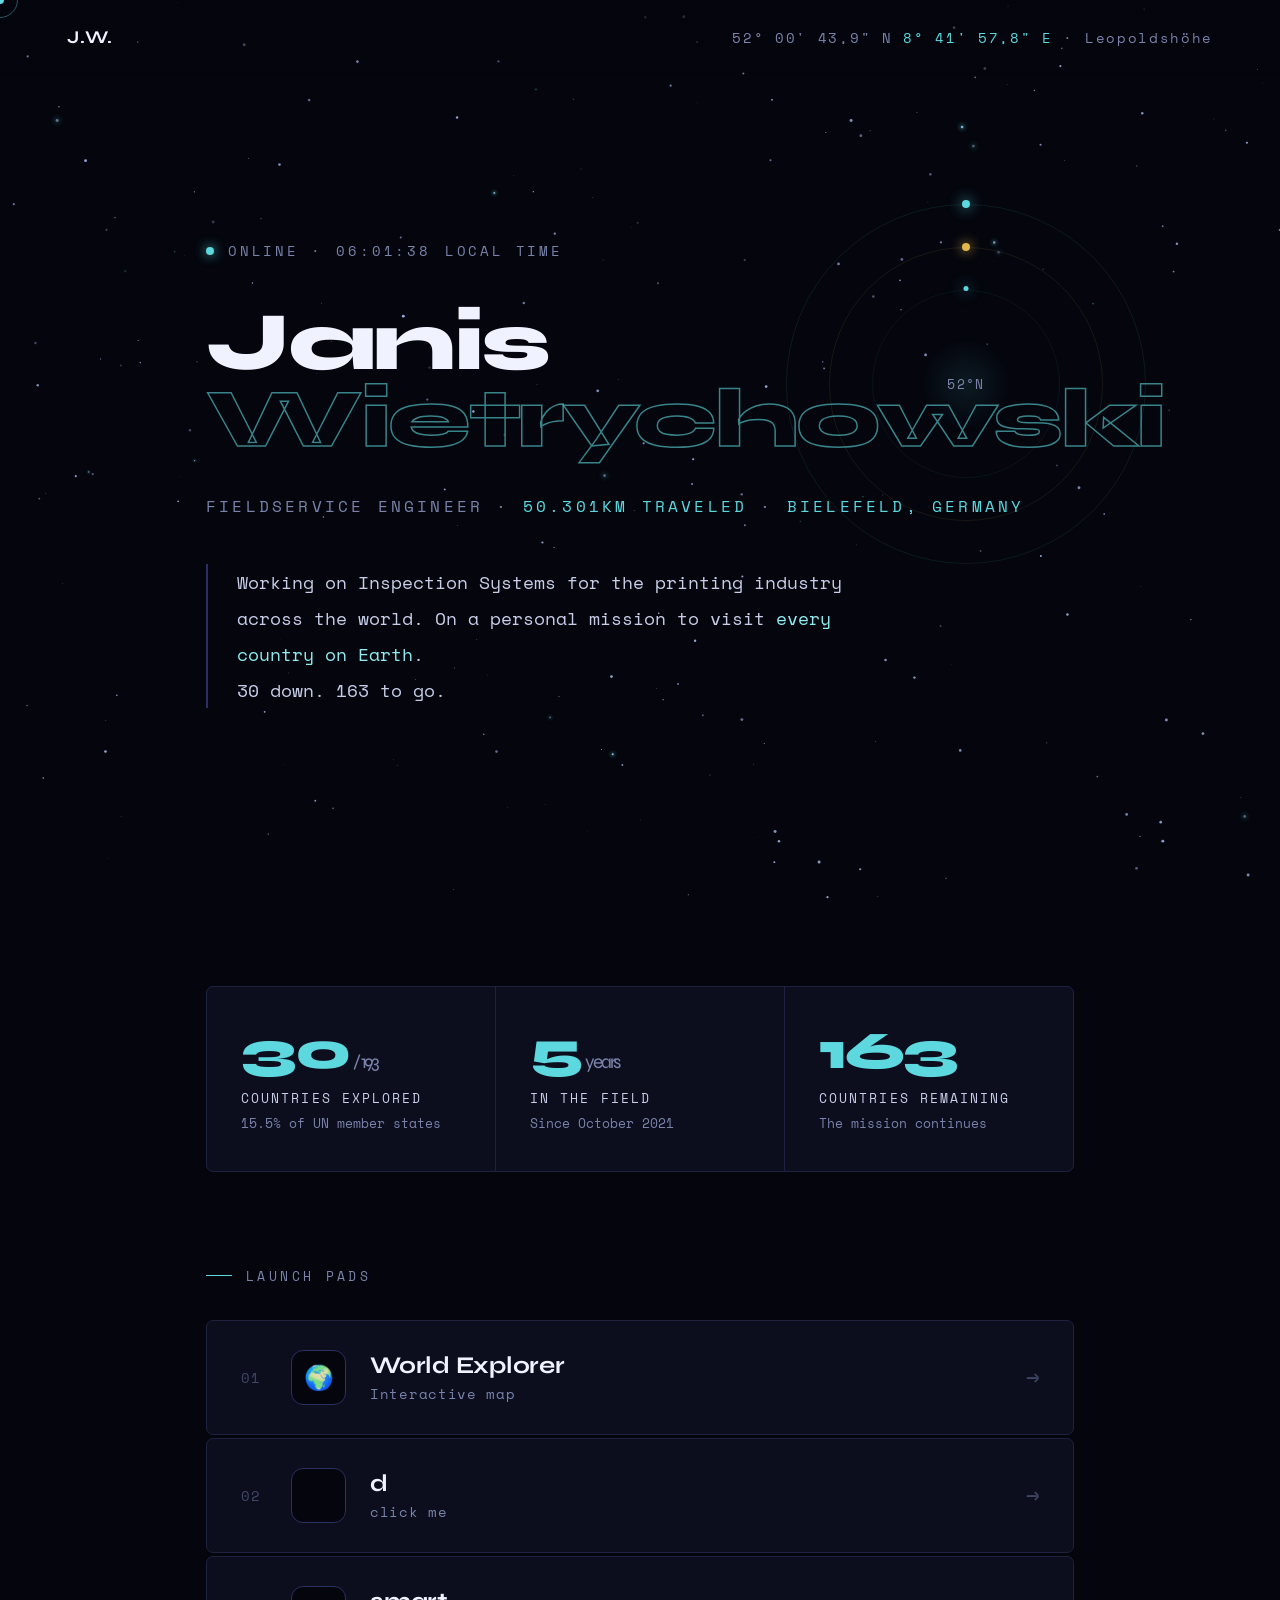
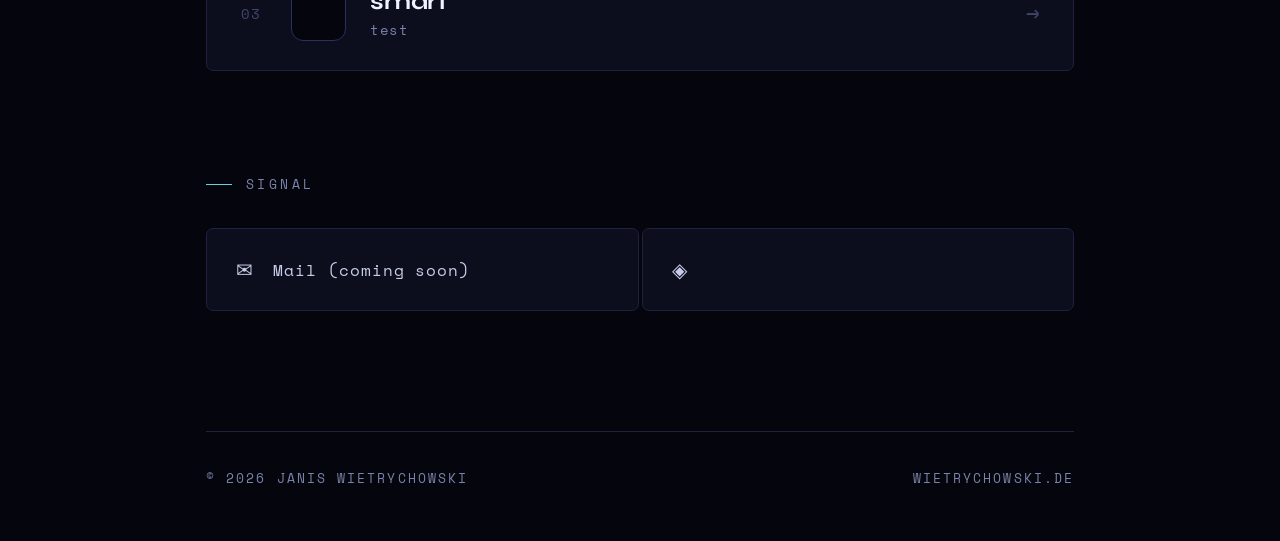
==== commit 1ec0c734: "Update index.html" ====
--- a/index.html
+++ b/index.html
@@ -476,9 +476,8 @@
         <span class="signal-icon">✉</span>
         Mail (coming soon)
       </a>
-      <a href="https://github.com/geminus-jpg" target="_blank" rel="noopener" class="signal-item">
+      <a href="" target="_blank" rel="noopener" class="signal-item">
         <span class="signal-icon">◈</span>
-        github.com/geminus-jpg
       </a>
     </div>
   </section>
